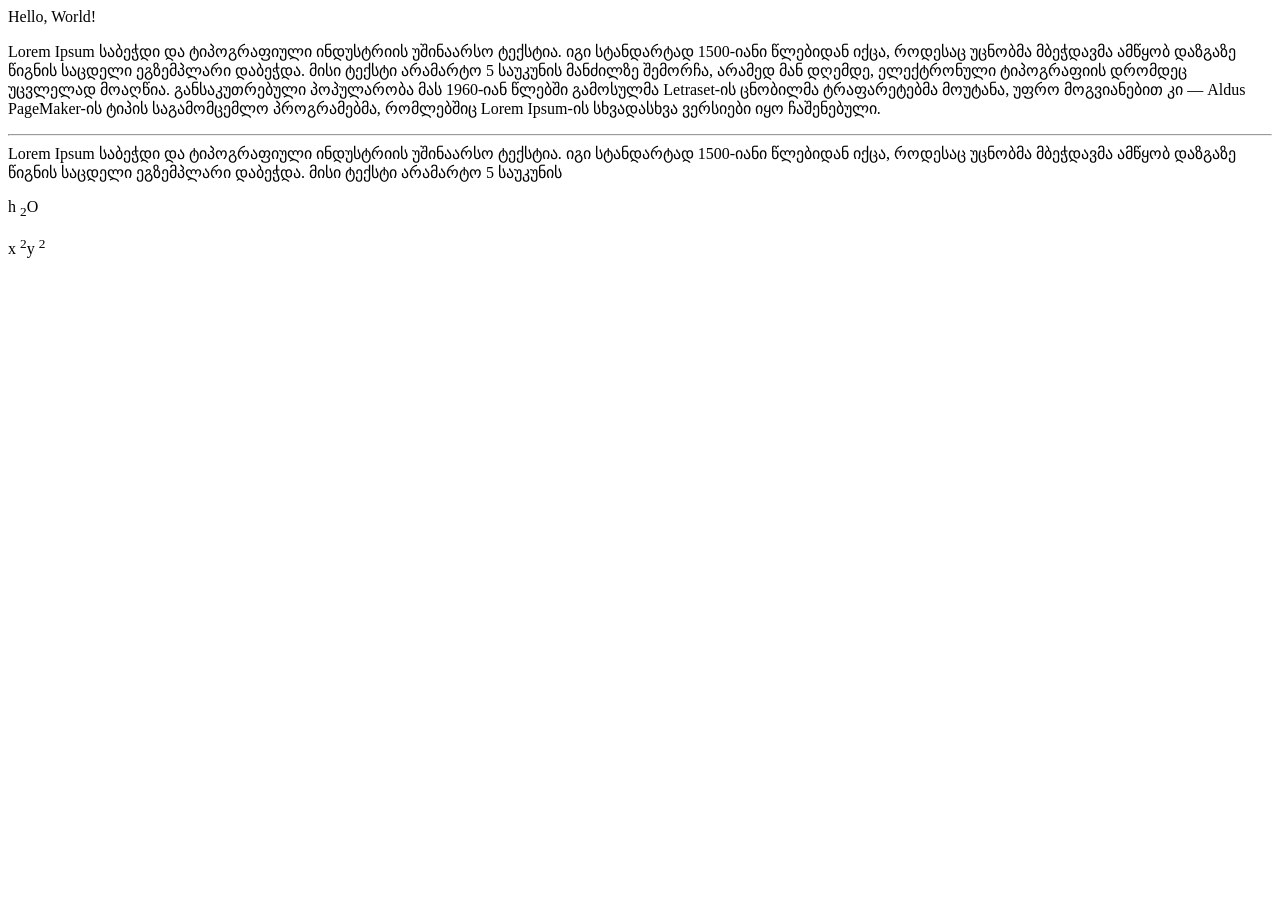
==== index.html @ b07f7a1f "first lab" ====
<!DOCTYPE html>
<html lang="en">

<head>
    <meta charset="UTF-8">
    <meta name="viewport" content="width=device-width, initial-scale=1.0">
    <meta name="keywords" content="tsu, web, html, js, css">
    <meta name="description" content="test">
    <title>Lab 1</title>
    <link rel="icon" href="images/image.png" type="image/x-icon">
</head>

<body>
    <span>Hello, World!</span>
    <p>Lorem Ipsum საბეჭდი და ტიპოგრაფიული ინდუსტრიის უშინაარსო ტექსტია. იგი სტანდარტად 1500-იანი წლებიდან იქცა, როდესაც
        უცნობმა მბეჭდავმა ამწყობ დაზგაზე წიგნის საცდელი ეგზემპლარი დაბეჭდა. მისი ტექსტი არამარტო 5 საუკუნის მანძილზე
        შემორჩა, არამედ მან დღემდე, ელექტრონული ტიპოგრაფიის დრომდეც უცვლელად მოაღწია. განსაკუთრებული პოპულარობა მას
        1960-იან წლებში გამოსულმა Letraset-ის ცნობილმა ტრაფარეტებმა მოუტანა, უფრო მოგვიანებით კი — Aldus PageMaker-ის
        ტიპის საგამომცემლო პროგრამებმა, რომლებშიც Lorem Ipsum-ის სხვადასხვა ვერსიები იყო ჩაშენებული.</p>
    <hr>
    <div>Lorem Ipsum საბეჭდი და ტიპოგრაფიული ინდუსტრიის უშინაარსო ტექსტია. იგი სტანდარტად 1500-იანი წლებიდან იქცა,
        როდესაც უცნობმა მბეჭდავმა ამწყობ დაზგაზე წიგნის საცდელი ეგზემპლარი დაბეჭდა. მისი ტექსტი არამარტო 5 საუკუნის
    </div>
        <p>h <sub>2</sub>O</p>
    <p>x <sup>2</sup>y <sup>2</sup></p>

</body>

</html>
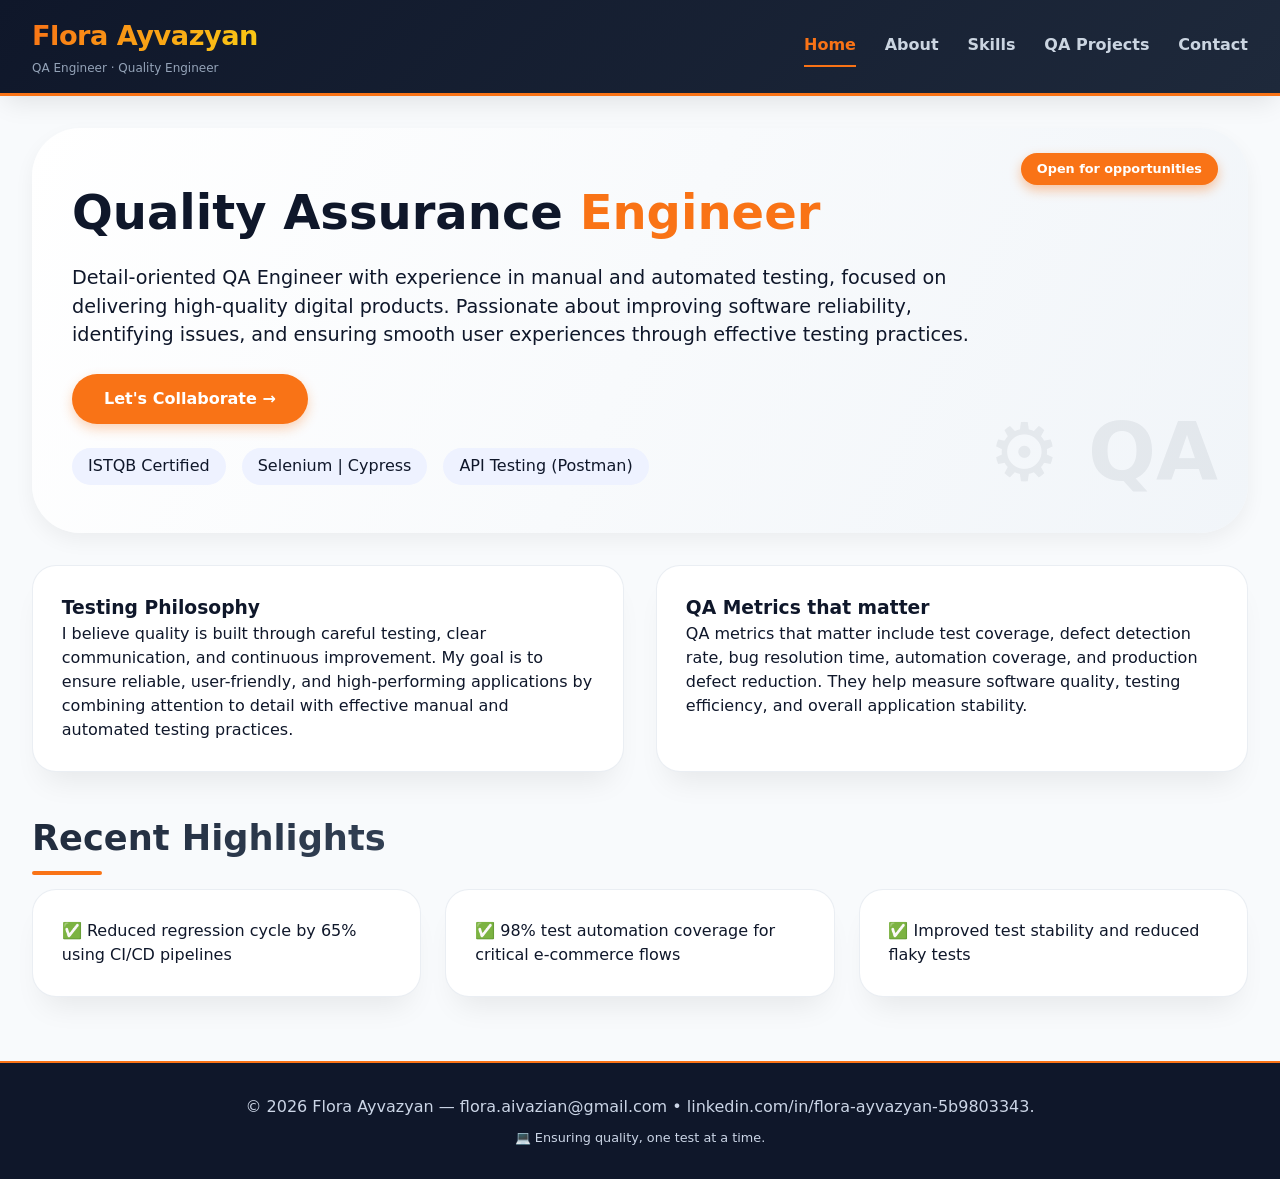
==== commit 6c159476: "done my portfolio webpage-maybe" ====
--- a/index.html
+++ b/index.html
@@ -1,29 +1,117 @@
 <!DOCTYPE html>
 <html lang="en">
+<head>
+  <meta charset="UTF-8" />
+  <meta name="viewport" content="width=device-width, initial-scale=1.0, viewport-fit=cover" />
+  <title>Flora Ayvazyan | QA Engineer Portfolio - Home</title>
+  <link rel="stylesheet" href="css/style.css" />
+</head>
+<body>
 
-<head>
-    <meta charset="UTF-8">
-    <meta name="viewport" content="width=device-width, initial-scale=1.0">
-    <meta name="keywords" content="tsu, web, html, js, css">
-    <meta name="description" content="test">
-    <title>Lab 1</title>
-    <link rel="icon" href="images/image.png" type="image/x-icon">
-</head>
+  <header class="site-header">
+    <div class="header-container">
+      <div class="logo">
+        <h1>Flora Ayvazyan</h1>
+        <p>QA Engineer · Quality Engineer</p>
+      </div>
 
-<body>
-    <span>Hello, World!</span>
-    <p>Lorem Ipsum საბეჭდი და ტიპოგრაფიული ინდუსტრიის უშინაარსო ტექსტია. იგი სტანდარტად 1500-იანი წლებიდან იქცა, როდესაც
-        უცნობმა მბეჭდავმა ამწყობ დაზგაზე წიგნის საცდელი ეგზემპლარი დაბეჭდა. მისი ტექსტი არამარტო 5 საუკუნის მანძილზე
-        შემორჩა, არამედ მან დღემდე, ელექტრონული ტიპოგრაფიის დრომდეც უცვლელად მოაღწია. განსაკუთრებული პოპულარობა მას
-        1960-იან წლებში გამოსულმა Letraset-ის ცნობილმა ტრაფარეტებმა მოუტანა, უფრო მოგვიანებით კი — Aldus PageMaker-ის
-        ტიპის საგამომცემლო პროგრამებმა, რომლებშიც Lorem Ipsum-ის სხვადასხვა ვერსიები იყო ჩაშენებული.</p>
-    <hr>
-    <div>Lorem Ipsum საბეჭდი და ტიპოგრაფიული ინდუსტრიის უშინაარსო ტექსტია. იგი სტანდარტად 1500-იანი წლებიდან იქცა,
-        როდესაც უცნობმა მბეჭდავმა ამწყობ დაზგაზე წიგნის საცდელი ეგზემპლარი დაბეჭდა. მისი ტექსტი არამარტო 5 საუკუნის
+      <nav class="nav-links">
+        <a href="index.html" class="nav-btn active"> Home</a>
+        <a href="about.html" class="nav-btn"> About</a>
+        <a href="skills.html" class="nav-btn"> Skills</a>
+        <a href="projects.html" class="nav-btn"> QA Projects</a>
+        <a href="contact.html" class="nav-btn"> Contact</a>
+      </nav>
     </div>
-        <p>h <sub>2</sub>O</p>
-    <p>x <sup>2</sup>y <sup>2</sup></p>
+  </header>
 
+  <main class="container pages-container">
+
+   
+    <section id="home" class="page active-page">
+
+      <div class="hero">
+        <div class="badge-absolute"> Open for opportunities</div>
+
+        <h1>
+          Quality Assurance
+          <span class="hero-highlight">Engineer</span>
+        </h1>
+
+        <p class="hero-description">
+            Detail-oriented QA Engineer with experience in manual and automated testing, focused
+             on delivering high-quality digital products. Passionate about improving software reliability, 
+             identifying issues, and ensuring smooth user experiences through effective testing practices.
+        </p>
+
+        <a href="contact.html" class="btn" id="heroContactBtn">
+          Let's Collaborate →
+        </a>
+
+        <div class="hero-tags">
+          <span class="hero-tag"> ISTQB Certified</span>
+          <span class="hero-tag"> Selenium | Cypress</span>
+          <span class="hero-tag"> API Testing (Postman)</span>
+        </div>
+      </div>
+
+      <div class="grid-2col mt-2">
+        <div class="card">
+          <h3>Testing Philosophy</h3>
+          <p>
+            I believe quality is built through careful testing, clear communication,
+            and continuous improvement. My goal is to ensure reliable, user-friendly,
+            and high-performing applications by combining attention to detail with effective
+            manual and automated testing practices.
+          </p>
+        </div>
+
+        <div class="card">
+          <h3> QA Metrics that matter</h3>
+          <p>
+           QA metrics that matter include test coverage, defect detection rate, 
+           bug resolution time, automation coverage, and production defect reduction. 
+           They help measure software quality, testing efficiency, and overall application
+           stability.
+          </p>
+        </div>
+      </div>
+
+      <div class="mt-25">
+        <h2>Recent Highlights</h2>
+
+        <div class="flex-between">
+          <div class="card flex-grow">
+             ✅ Reduced regression cycle by 65% using CI/CD pipelines
+          </div>
+
+          <div class="card flex-grow">
+             ✅ 98% test automation coverage for critical e-commerce flows
+          </div>
+
+          <div class="card flex-grow">
+             ✅ Improved test stability and reduced flaky tests
+          </div>
+        </div>
+      </div>
+    </section>
+  </main>
+
+  <footer class="footer">
+    <div class="container">
+      <p>
+        © <span id="currentYear"></span>
+        Flora Ayvazyan —  flora.aivazian@gmail.com 
+        • linkedin.com/in/flora-ayvazyan-5b9803343.
+      </p>
+      <p class="footer-small">
+        💻 Ensuring quality, one test at a time.
+      </p>
+    </div>
+  </footer>
+
+  <div class="back-to-top" id="backToTopBtn">↑</div>
+
+  <script src="js/script.js"></script>
 </body>
-
 </html>
--- a/css/style.css
+++ b/css/style.css
@@ -0,0 +1,531 @@
+/* ---------- RESET & GLOBAL ---------- */
+* {
+  margin: 0;
+  padding: 0;
+  box-sizing: border-box;
+}
+
+body {
+  font-family: system-ui, 'Segoe UI', 'Inter', 'Roboto', sans-serif;
+  background: #f8fafc;
+  color: #0f172a;
+  line-height: 1.5;
+  scroll-behavior: smooth;
+}
+
+::selection {
+  background: #f97316;
+  color: white;
+  text-shadow: none;
+}
+
+.container {
+  max-width: 1280px;
+  margin: 0 auto;
+  padding: 0 2rem;
+}
+
+/* ---------- HEADER ---------- */
+.site-header {
+  background: linear-gradient(135deg, #0f172a 0%, #1e293b 100%);
+  box-shadow: 0 10px 25px -5px rgba(0, 0, 0, 0.1);
+  position: sticky;
+  top: 0;
+  z-index: 100;
+  border-bottom: 3px solid #f97316;
+}
+
+.header-container {
+  display: flex;
+  flex-wrap: wrap;
+  align-items: center;
+  justify-content: space-between;
+  padding: 1rem 2rem;
+  max-width: 1400px;
+  margin: 0 auto;
+}
+
+.logo h1 {
+  font-size: 1.7rem;
+  font-weight: 700;
+  background: linear-gradient(120deg, #f97316, #facc15);
+  background-clip: text;
+  -webkit-background-clip: text;
+  color: transparent;
+  letter-spacing: -0.5px;
+}
+
+.logo p {
+  font-size: 0.75rem;
+  color: #94a3b8;
+  margin-top: 2px;
+}
+
+/* ---------- NAV ---------- */
+.nav-links {
+  display: flex;
+  gap: 1.8rem;
+  flex-wrap: wrap;
+}
+
+.nav-btn {
+  background: none;
+  border: none;
+  font-size: 1rem;
+  font-weight: 600;
+  color: #cbd5e1;
+  cursor: pointer;
+  padding: 0.5rem 0;
+  transition: all 0.3s ease;
+  border-bottom: 2px solid transparent;
+  text-decoration: none;
+}
+
+.nav-btn:hover {
+  color: #facc15;
+  transform: translateY(-2px);
+}
+
+.nav-btn.active {
+  color: #f97316;
+  border-bottom-color: #f97316;
+}
+
+/* ---------- PAGE ---------- */
+.pages-container {
+  min-height: 75vh;
+  margin: 2rem 0 3rem;
+}
+
+.page {
+  display: none;
+  animation: fadeUp 0.5s ease-out;
+}
+
+.page.active-page {
+  display: block;
+}
+
+@keyframes fadeUp {
+  from {
+    opacity: 0;
+    transform: translateY(20px);
+  }
+  to {
+    opacity: 1;
+    transform: translateY(0);
+  }
+}
+
+/* ---------- TYPOGRAPHY ---------- */
+h2 {
+  font-size: 2.2rem;
+  font-weight: 700;
+  margin-bottom: 1.5rem;
+  background: linear-gradient(145deg, #1e293b, #334155);
+  background-clip: text;
+  -webkit-background-clip: text;
+  color: transparent;
+  position: relative;
+  display: inline-block;
+}
+
+h2::after {
+  content: '';
+  position: absolute;
+  bottom: -10px;
+  left: 0;
+  width: 70px;
+  height: 4px;
+  background: #f97316;
+  border-radius: 8px;
+  transition: width 0.3s;
+}
+
+h2:hover::after {
+  width: 120px;
+}
+
+.section-sub {
+  color: #475569;
+  margin-bottom: 2rem;
+  font-size: 1.1rem;
+}
+
+/* ---------- CARD ---------- */
+.card {
+  background: white;
+  border-radius: 24px;
+  padding: 1.8rem;
+  box-shadow: 0 20px 30px -12px rgba(0, 0, 0, 0.08);
+  transition: all 0.35s cubic-bezier(0.2, 0.9, 0.4, 1.1);
+  border: 1px solid rgba(203, 213, 225, 0.4);
+  height: 100%;
+}
+
+.card:hover {
+  transform: translateY(-8px) scale(1.01);
+  box-shadow: 0 25px 40px -12px rgba(0, 0, 0, 0.2);
+  border-color: #f9731650;
+}
+
+/* ---------- LAYOUT ---------- */
+.grid-2col {
+  display: grid;
+  grid-template-columns: repeat(auto-fit, minmax(280px, 1fr));
+  gap: 2rem;
+}
+
+.grid-3col {
+  display: grid;
+  grid-template-columns: repeat(auto-fit, minmax(280px, 1fr));
+  gap: 2rem;
+}
+
+.flex-between {
+  display: flex;
+  flex-wrap: wrap;
+  justify-content: space-between;
+  gap: 1.5rem;
+}
+
+/* ---------- HERO ---------- */
+.hero {
+  background: linear-gradient(115deg, #ffffff 0%, #f1f5f9 100%);
+  border-radius: 48px;
+  padding: 3rem 2.5rem;
+  margin-bottom: 2rem;
+  position: relative;
+  overflow: hidden;
+  box-shadow: 0 8px 20px rgba(0, 0, 0, 0.05);
+}
+
+.hero::before {
+  content: "⚙️ QA";
+  position: absolute;
+  bottom: 20px;
+  right: 30px;
+  font-size: 5rem;
+  opacity: 0.06;
+  font-weight: bold;
+  pointer-events: none;
+}
+
+.badge-absolute {
+  position: absolute;
+  top: 25px;
+  right: 30px;
+  background: #f97316;
+  color: white;
+  padding: 0.4rem 1rem;
+  border-radius: 60px;
+  font-size: 0.8rem;
+  font-weight: bold;
+  box-shadow: 0 5px 12px rgba(249, 115, 22, 0.4);
+  animation: pulseBadge 1.8s infinite;
+}
+
+@keyframes pulseBadge {
+  0% {
+    transform: scale(1);
+    background: #f97316;
+  }
+  50% {
+    transform: scale(1.05);
+    background: #ea580c;
+    box-shadow: 0 8px 20px rgba(234, 88, 12, 0.5);
+  }
+  100% {
+    transform: scale(1);
+    background: #f97316;
+  }
+}
+
+.hero h1 {
+  font-size: 3rem;
+  font-weight: 800;
+  color: #0f172a;
+}
+
+.hero-highlight {
+  color: #f97316;
+}
+
+.hero-description {
+  font-size: 1.2rem;
+  margin: 1rem 0 1.5rem;
+  max-width: 80%;
+}
+
+.hero-tags {
+  margin-top: 1.5rem;
+  display: flex;
+  gap: 1rem;
+  flex-wrap: wrap;
+}
+
+.hero-tag {
+  background: #eef2ff;
+  padding: 0.4rem 1rem;
+  border-radius: 60px;
+}
+
+/* ---------- BUTTONS ---------- */
+.btn {
+  display: inline-block;
+  background: #f97316;
+  color: white;
+  padding: 0.8rem 2rem;
+  border-radius: 50px;
+  font-weight: 600;
+  text-decoration: none;
+  transition: all 0.3s;
+  border: none;
+  cursor: pointer;
+  box-shadow: 0 5px 12px rgba(249, 115, 22, 0.3);
+}
+
+.btn:hover {
+  background: #ea580c;
+  transform: scale(0.97);
+  box-shadow: 0 8px 18px rgba(234, 88, 12, 0.4);
+}
+
+.btn-outline {
+  background: transparent;
+  border: 2px solid #f97316;
+  color: #f97316;
+  box-shadow: none;
+}
+
+.btn-outline:hover {
+  background: #f9731610;
+  transform: translateY(-3px);
+}
+
+.btn-full {
+  width: 100%;
+}
+
+/* ---------- SPACING ---------- */
+.mt-2 {
+  margin-top: 2rem;
+}
+.mt-25 {
+  margin-top: 2.5rem;
+}
+.mt-15 {
+  margin-top: 1.5rem;
+}
+
+/* ---------- FLEX HELPERS ---------- */
+.flex-grow {
+  flex: 1;
+}
+
+/* ---------- LIST ---------- */
+.custom-list {
+  margin-left: 1.2rem;
+  list-style-type: '✔️ ';
+}
+
+/* ---------- QUOTE ---------- */
+.testimonial-quote {
+  font-style: italic;
+  border-left: 4px solid #f97316;
+  padding-left: 1.2rem;
+  margin: 1rem 0;
+}
+
+/* ---------- SPECIAL CARDS ---------- */
+.funfact-card {
+  margin-top: 1.5rem;
+  background: linear-gradient(120deg, #fff7ed, #fff);
+}
+
+/* ---------- SKILLS ---------- */
+.skill-item {
+  margin-bottom: 1.4rem;
+}
+
+.skill-name {
+  font-weight: 600;
+  margin-bottom: 0.4rem;
+  display: flex;
+  justify-content: space-between;
+}
+
+.progress-bar-bg {
+  background: #e2e8f0;
+  border-radius: 40px;
+  height: 12px;
+  overflow: hidden;
+}
+
+.progress-fill {
+  background: linear-gradient(90deg, #f97316, #facc15);
+  width: 0%;
+  height: 100%;
+  border-radius: 40px;
+  transition: width 1s ease-in-out;
+}
+
+.skills-grid .skill-item:nth-of-type(odd) .progress-fill {
+  background: linear-gradient(90deg, #f97316, #fb923c);
+}
+
+/* ---------- PROJECT TAGS ---------- */
+.project-tag {
+  background: #f9731620;
+  padding: 0.2rem 0.8rem;
+  border-radius: 50px;
+  display: inline-block;
+  margin-top: 1rem;
+}
+
+/* ---------- FORM ---------- */
+fieldset {
+  border: 1px solid #cbd5e1;
+  border-radius: 28px;
+  padding: 1.5rem 2rem;
+  margin-bottom: 1.5rem;
+  background: white;
+  transition: 0.2s;
+}
+
+legend {
+  padding: 0 1rem;
+  font-weight: 700;
+  font-size: 1.2rem;
+  color: #f97316;
+  background: white;
+  border-radius: 40px;
+}
+
+.form-group {
+  margin-bottom: 1.2rem;
+}
+
+label {
+  font-weight: 600;
+  display: block;
+  margin-bottom: 0.3rem;
+}
+
+input,
+textarea {
+  width: 100%;
+  padding: 0.8rem 1rem;
+  border-radius: 32px;
+  border: 1px solid #cbd5e1;
+  font-family: inherit;
+  transition: all 0.2s;
+}
+
+input:focus,
+textarea:focus {
+  outline: none;
+  border-color: #f97316;
+  box-shadow: 0 0 0 3px rgba(249, 115, 22, 0.2);
+}
+
+.form-message {
+  margin-top: 1rem;
+  font-weight: 500;
+  padding: 0.6rem;
+  border-radius: 60px;
+  text-align: center;
+}
+
+.feedback-error {
+  color: #b91c1c;
+  background-color: #fee2e2;
+}
+
+.feedback-success {
+  color: #166534;
+  background-color: #dcfce7;
+}
+
+/* ---------- CONTACT ---------- */
+.contact-divider {
+  margin: 1rem 0;
+  border-color: #e2e8f0;
+}
+
+.contact-small {
+  font-size: 0.9rem;
+}
+
+/* ---------- FOOTER ---------- */
+.footer {
+  background: #0f172a;
+  color: #cbd5e6;
+  padding: 2rem 0;
+  margin-top: 4rem;
+  text-align: center;
+  border-top: 2px solid #f97316;
+}
+
+.footer-small {
+  margin-top: 0.6rem;
+  font-size: 0.8rem;
+}
+
+/* ---------- BACK TO TOP ---------- */
+.back-to-top {
+  position: fixed;
+  bottom: 30px;
+  right: 30px;
+  background: #f97316;
+  color: white;
+  width: 50px;
+  height: 50px;
+  border-radius: 30px;
+  display: flex;
+  align-items: center;
+  justify-content: center;
+  font-size: 1.8rem;
+  cursor: pointer;
+  box-shadow: 0 8px 18px rgba(0, 0, 0, 0.2);
+  transition: all 0.2s;
+  z-index: 99;
+  opacity: 0;
+  visibility: hidden;
+}
+
+.back-to-top.show {
+  opacity: 1;
+  visibility: visible;
+}
+
+.back-to-top:hover {
+  transform: scale(1.08);
+  background: #ea580c;
+}
+
+/* ---------- RESPONSIVE ---------- */
+@media (max-width: 768px) {
+  .header-container {
+    flex-direction: column;
+    gap: 1rem;
+  }
+  .nav-links {
+    justify-content: center;
+    gap: 1rem;
+  }
+  .hero h1 {
+    font-size: 2rem;
+  }
+  .container {
+    padding: 0 1.2rem;
+  }
+  h2 {
+    font-size: 1.8rem;
+  }
+  .badge-absolute {
+    font-size: 0.7rem;
+    top: 15px;
+    right: 15px;
+  }
+}
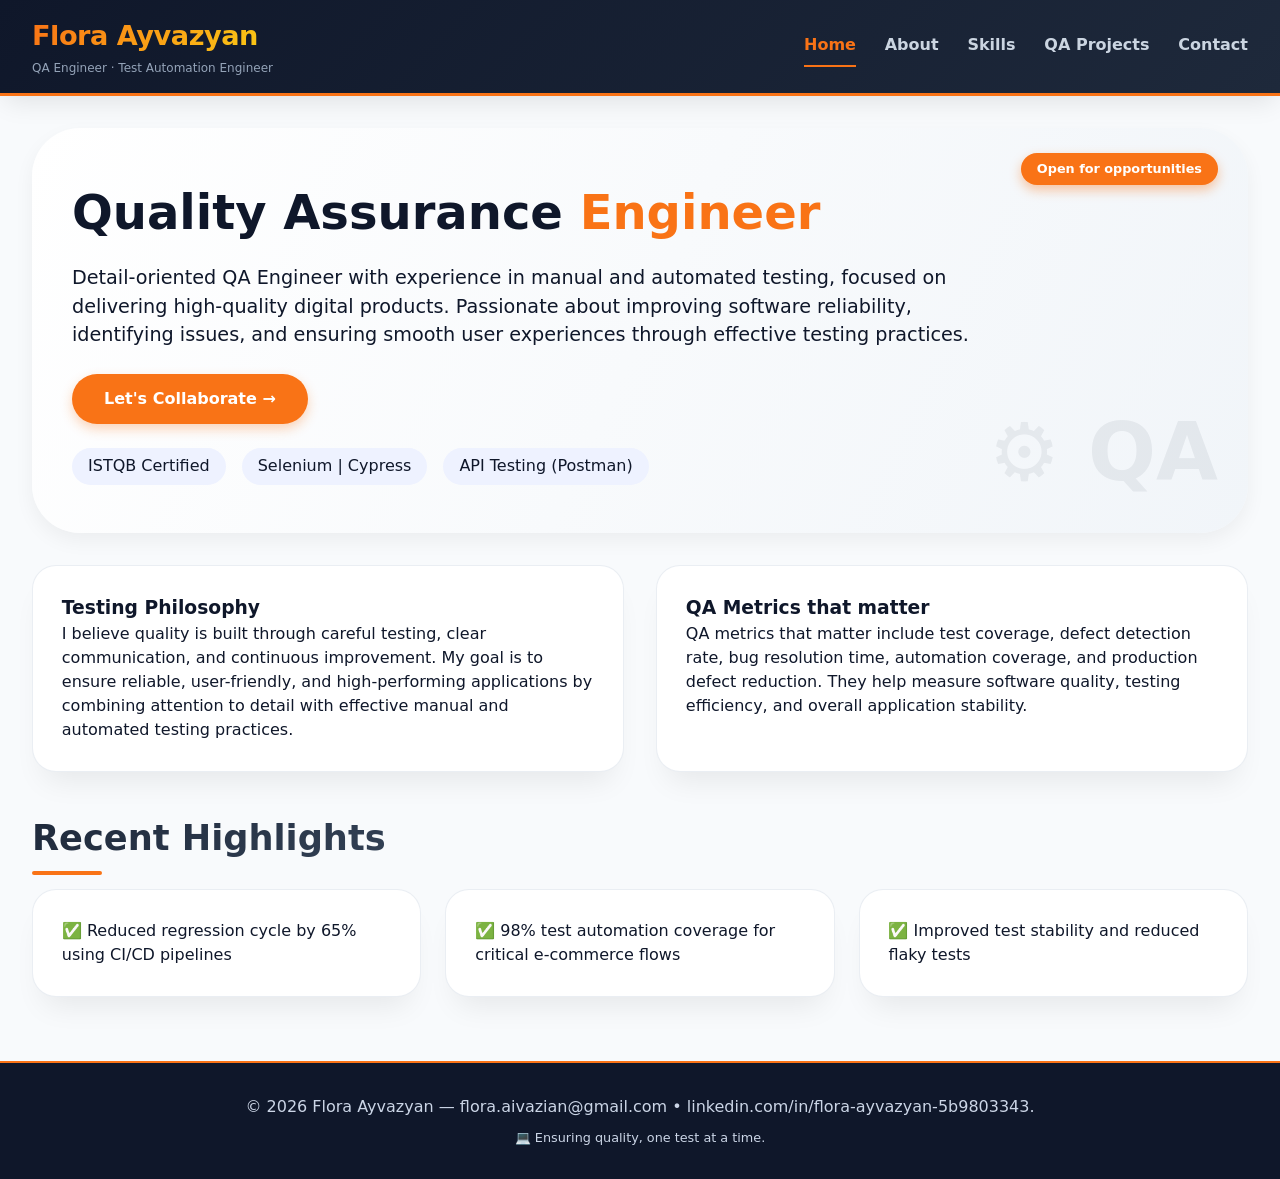
==== commit 9a1a9760: "added small change" ====
--- a/index.html
+++ b/index.html
@@ -12,7 +12,7 @@
     <div class="header-container">
       <div class="logo">
         <h1>Flora Ayvazyan</h1>
-        <p>QA Engineer · Quality Engineer</p>
+        <p>QA Engineer · Test Automation Engineer</p>
       </div>
 
       <nav class="nav-links">
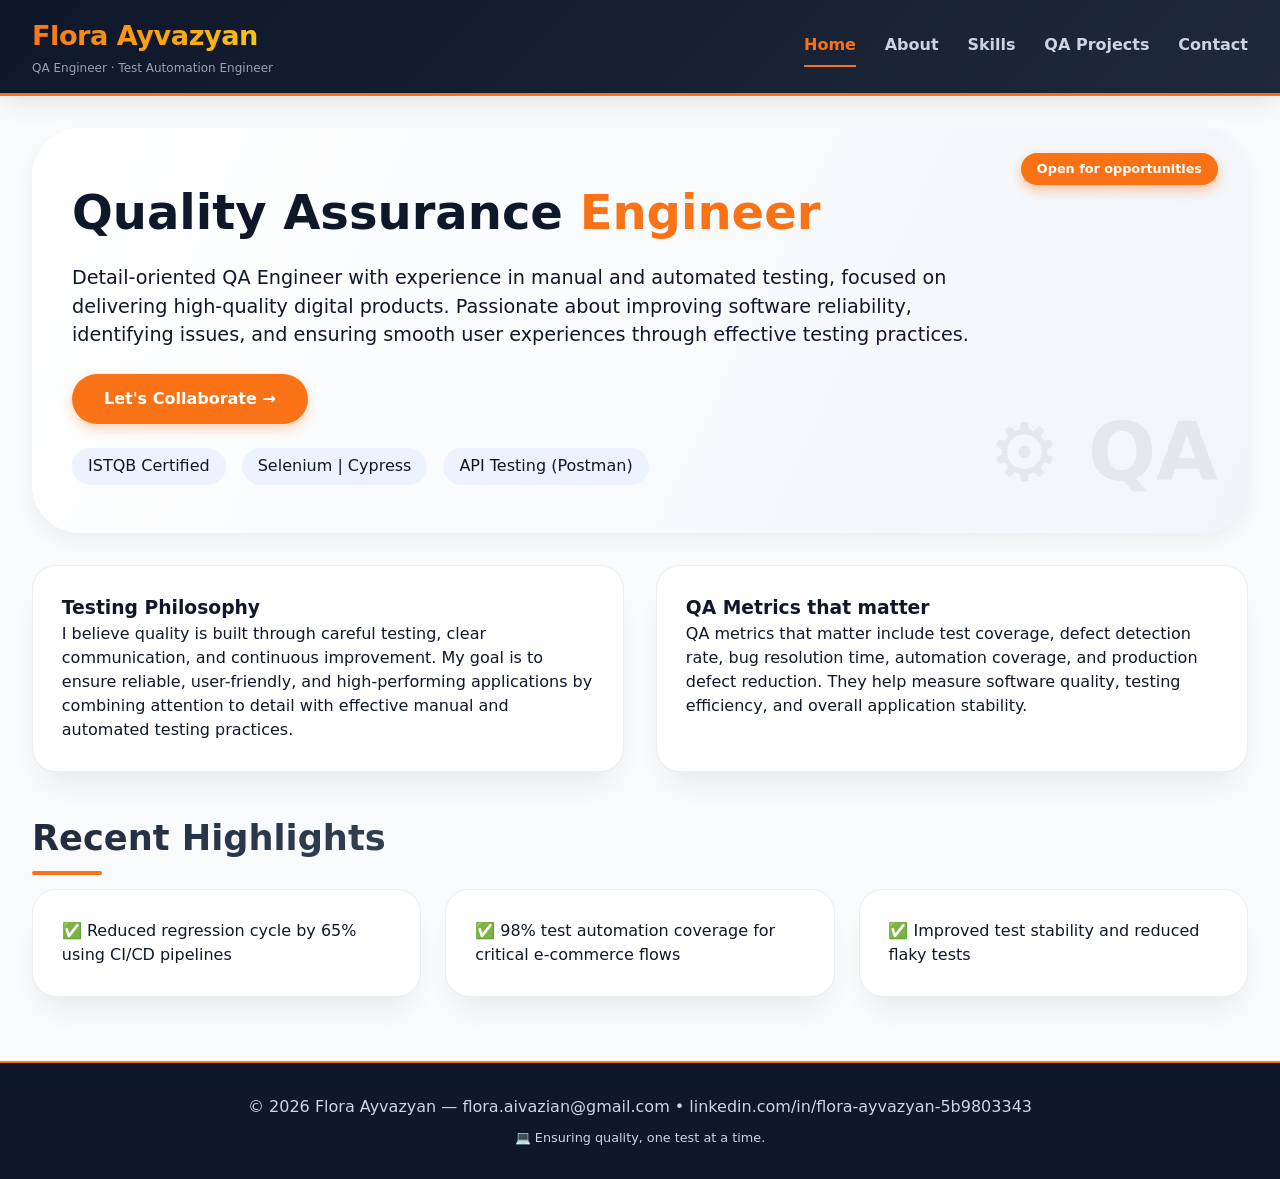
==== commit 0044b1e7: "removed . from end of the link" ====
--- a/index.html
+++ b/index.html
@@ -102,7 +102,7 @@
       <p>
         © <span id="currentYear"></span>
         Flora Ayvazyan —  flora.aivazian@gmail.com 
-        • linkedin.com/in/flora-ayvazyan-5b9803343.
+        • linkedin.com/in/flora-ayvazyan-5b9803343
       </p>
       <p class="footer-small">
         💻 Ensuring quality, one test at a time.
--- a/css/style.css
+++ b/css/style.css
@@ -282,8 +282,7 @@
   transition: all 0.3s;
   border: none;
   cursor: pointer;
-  box-shadow: 0 5px 12px rgba(249, 115, 22, 0.3);
-}
+  box-shadow: 0 5px 12px #F973164D;}
 
 .btn:hover {
   background: #ea580c;
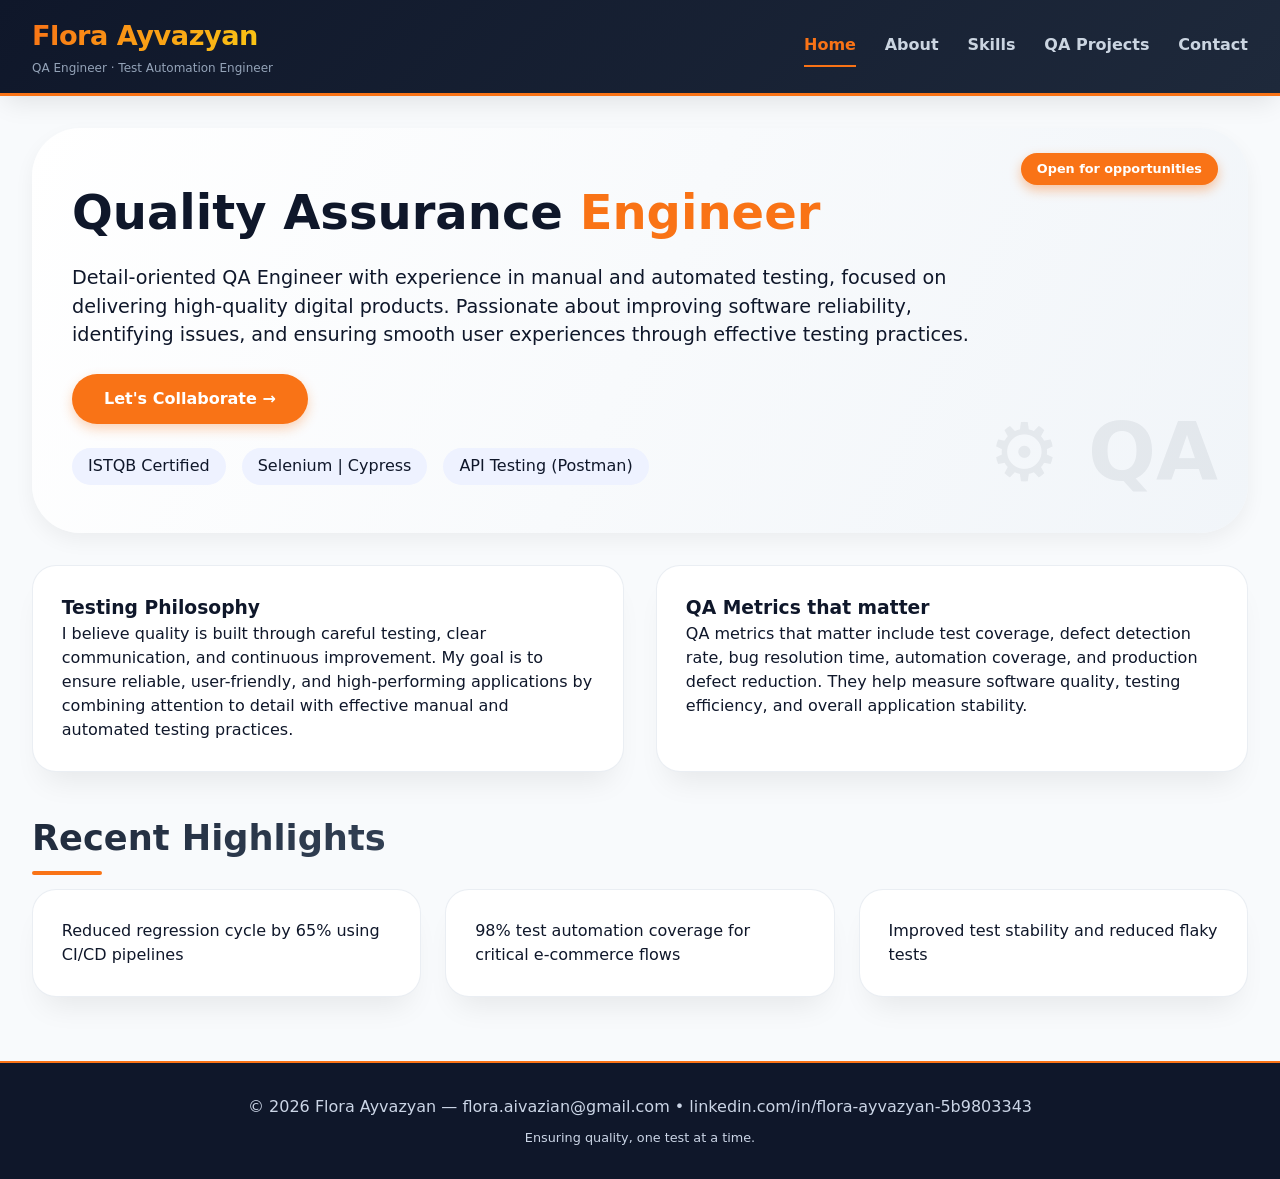
==== commit 795f01bb: "removed all emojies 😭😭" ====
--- a/index.html
+++ b/index.html
@@ -82,15 +82,15 @@
 
         <div class="flex-between">
           <div class="card flex-grow">
-             ✅ Reduced regression cycle by 65% using CI/CD pipelines
+              Reduced regression cycle by 65% using CI/CD pipelines
           </div>
 
           <div class="card flex-grow">
-             ✅ 98% test automation coverage for critical e-commerce flows
+              98% test automation coverage for critical e-commerce flows
           </div>
 
           <div class="card flex-grow">
-             ✅ Improved test stability and reduced flaky tests
+              Improved test stability and reduced flaky tests
           </div>
         </div>
       </div>
@@ -105,7 +105,7 @@
         • linkedin.com/in/flora-ayvazyan-5b9803343
       </p>
       <p class="footer-small">
-        💻 Ensuring quality, one test at a time.
+         Ensuring quality, one test at a time.
       </p>
     </div>
   </footer>
--- a/css/style.css
+++ b/css/style.css
@@ -325,7 +325,7 @@
 /* ---------- LIST ---------- */
 .custom-list {
   margin-left: 1.2rem;
-  list-style-type: '✔️ ';
+  list-style-type: square;
 }
 
 /* ---------- QUOTE ---------- */
